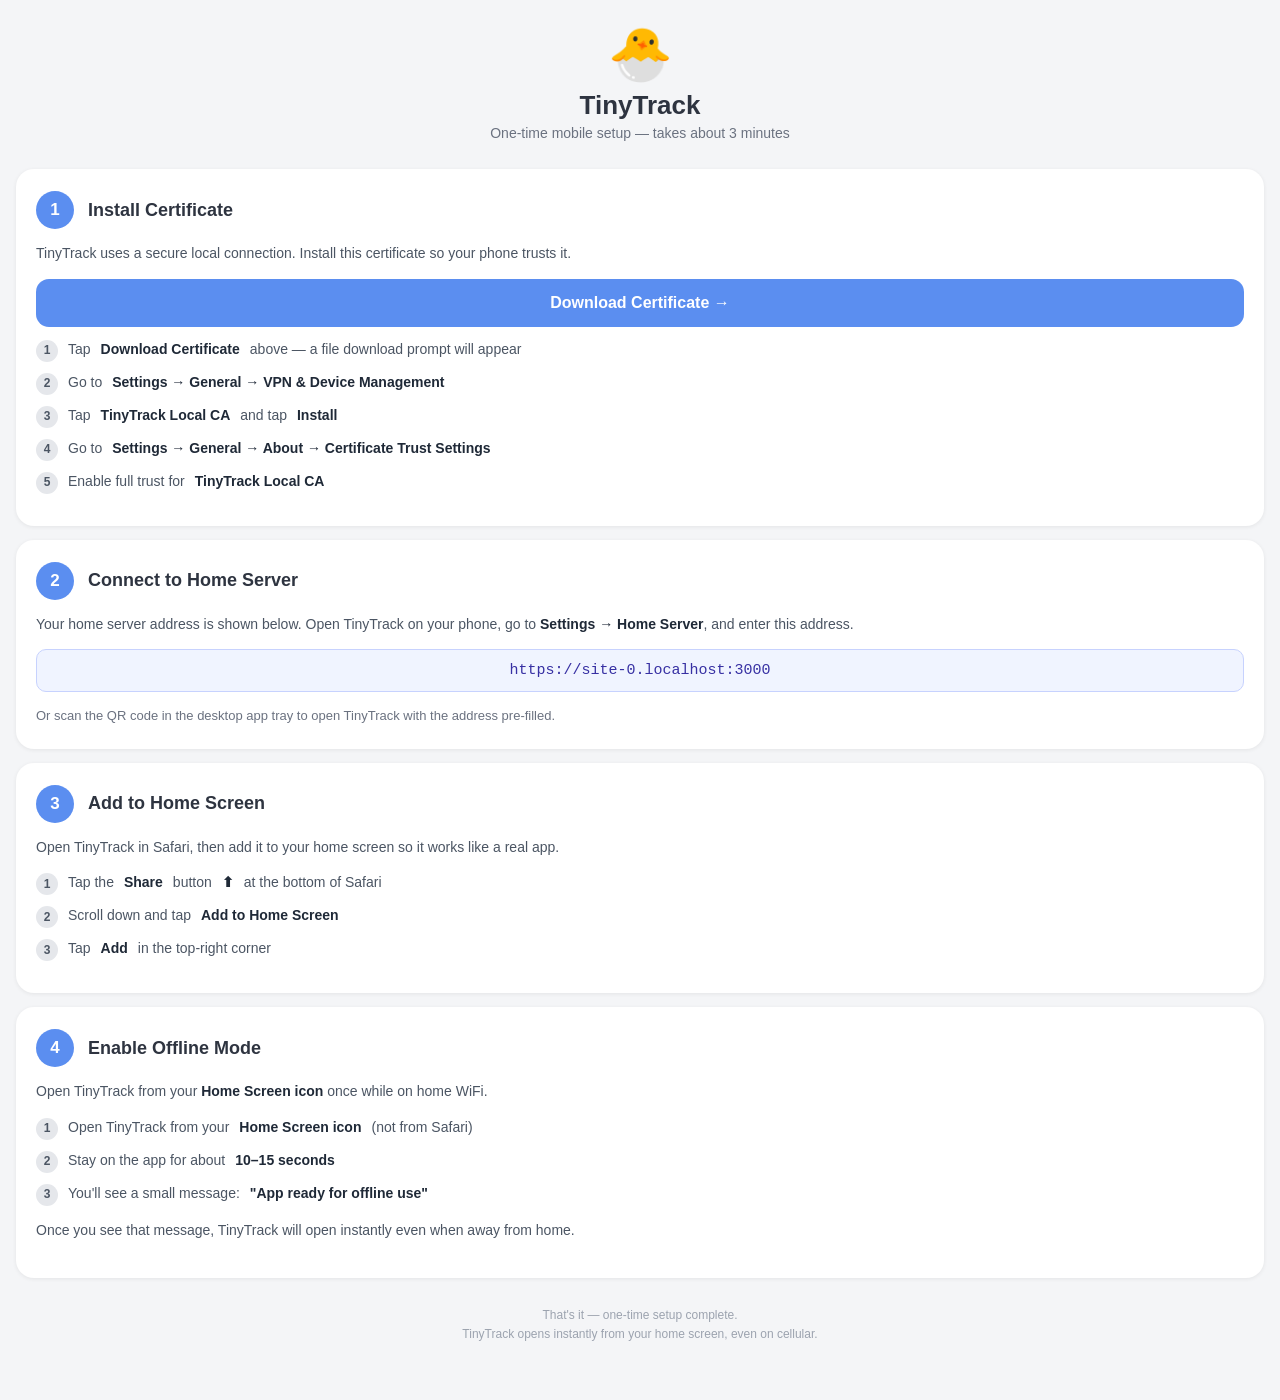
==== setup.html @ f87da558 "Initial commit — TinyTrack mobile PWA" ====
<!DOCTYPE html>
<html lang="en">
<head>
  <meta charset="UTF-8">
  <meta name="viewport" content="width=device-width, initial-scale=1.0, maximum-scale=1.0, user-scalable=no">
  <title>TinyTrack — Mobile Setup</title>
  <style>
    *, *::before, *::after { box-sizing: border-box; margin: 0; padding: 0 }

    body {
      font-family: -apple-system, BlinkMacSystemFont, 'Segoe UI', sans-serif;
      background: #f4f5f7;
      color: #2e3440;
      min-height: 100vh;
      padding: 28px 16px 56px;
    }

    .header {
      text-align: center;
      margin-bottom: 28px;
    }
    .logo { font-size: 52px; line-height: 1; margin-bottom: 10px }
    .header h1 { font-size: 26px; font-weight: 700 }
    .header p { font-size: 14px; color: #6b7280; margin-top: 4px }

    .step {
      background: #fff;
      border-radius: 18px;
      padding: 22px 20px;
      margin-bottom: 14px;
      box-shadow: 0 1px 4px rgba(0,0,0,0.07);
    }

    .step-header {
      display: flex;
      align-items: center;
      gap: 14px;
      margin-bottom: 14px;
    }
    .step-num {
      width: 38px; height: 38px;
      border-radius: 50%;
      background: #5b8ef0;
      color: #fff;
      font-weight: 700;
      font-size: 17px;
      display: flex; align-items: center; justify-content: center;
      flex-shrink: 0;
    }
    .step-title { font-size: 18px; font-weight: 600 }

    .step p {
      font-size: 14px;
      color: #4b5563;
      line-height: 1.55;
      margin-bottom: 14px;
    }

    .btn {
      display: block;
      width: 100%;
      padding: 15px;
      border-radius: 13px;
      border: none;
      font-size: 16px;
      font-weight: 600;
      text-align: center;
      text-decoration: none;
      cursor: pointer;
      -webkit-tap-highlight-color: transparent;
    }
    .btn-blue { background: #5b8ef0; color: #fff }
    .btn-blue:active { background: #4b7de0 }

    .url-box {
      background: #f0f4ff;
      border: 1px solid #c7d2fe;
      border-radius: 10px;
      padding: 12px 14px;
      font-family: 'SF Mono', 'Menlo', 'Courier New', monospace;
      font-size: 15px;
      color: #3730a3;
      word-break: break-all;
      margin-bottom: 14px;
      text-align: center;
    }

    .sub-steps {
      list-style: none;
      counter-reset: sub;
      margin-top: 12px;
    }
    .sub-steps li {
      counter-increment: sub;
      display: flex;
      gap: 10px;
      font-size: 14px;
      color: #4b5563;
      margin-bottom: 10px;
      line-height: 1.45;
      align-items: flex-start;
    }
    .sub-steps li::before {
      content: counter(sub);
      min-width: 22px; height: 22px;
      background: #e5e7eb;
      border-radius: 50%;
      font-size: 12px;
      font-weight: 600;
      display: flex; align-items: center; justify-content: center;
      flex-shrink: 0;
      margin-top: 1px;
    }

    strong { font-weight: 600; color: #1f2937 }

    .footer-note {
      font-size: 12px;
      color: #9ca3af;
      text-align: center;
      margin-top: 28px;
      padding: 0 8px;
      line-height: 1.6;
    }
  </style>
</head>
<body>

  <div class="header">
    <div class="logo">🐣</div>
    <h1>TinyTrack</h1>
    <p>One-time mobile setup — takes about 3 minutes</p>
  </div>

  <!-- Step 1: Install Certificate -->
  <div class="step">
    <div class="step-header">
      <div class="step-num">1</div>
      <div class="step-title">Install Certificate</div>
    </div>
    <p>TinyTrack uses a secure local connection. Install this certificate so your phone trusts it.</p>
    <a href="/ca.pem" class="btn btn-blue">Download Certificate →</a>
    <ol class="sub-steps">
      <li>Tap <strong>Download Certificate</strong> above — a file download prompt will appear</li>
      <li>Go to <strong>Settings → General → VPN &amp; Device Management</strong></li>
      <li>Tap <strong>TinyTrack Local CA</strong> and tap <strong>Install</strong></li>
      <li>Go to <strong>Settings → General → About → Certificate Trust Settings</strong></li>
      <li>Enable full trust for <strong>TinyTrack Local CA</strong></li>
    </ol>
  </div>

  <!-- Step 2: Enter server address in app -->
  <div class="step">
    <div class="step-header">
      <div class="step-num">2</div>
      <div class="step-title">Connect to Home Server</div>
    </div>
    <p>Your home server address is shown below. Open TinyTrack on your phone, go to <strong>Settings → Home Server</strong>, and enter this address.</p>
    <div class="url-box" id="server-url">Loading…</div>
    <p style="font-size:13px;color:#6b7280;margin-bottom:0">Or scan the QR code in the desktop app tray to open TinyTrack with the address pre-filled.</p>
  </div>

  <!-- Step 3: Add to Home Screen -->
  <div class="step">
    <div class="step-header">
      <div class="step-num">3</div>
      <div class="step-title">Add to Home Screen</div>
    </div>
    <p>Open TinyTrack in Safari, then add it to your home screen so it works like a real app.</p>
    <ol class="sub-steps">
      <li>Tap the <strong>Share</strong> button <strong>⬆</strong> at the bottom of Safari</li>
      <li>Scroll down and tap <strong>Add to Home Screen</strong></li>
      <li>Tap <strong>Add</strong> in the top-right corner</li>
    </ol>
  </div>

  <!-- Step 4: Prime the cache -->
  <div class="step">
    <div class="step-header">
      <div class="step-num">4</div>
      <div class="step-title">Enable Offline Mode</div>
    </div>
    <p>Open TinyTrack from your <strong>Home Screen icon</strong> once while on home WiFi.</p>
    <ol class="sub-steps">
      <li>Open TinyTrack from your <strong>Home Screen icon</strong> (not from Safari)</li>
      <li>Stay on the app for about <strong>10–15 seconds</strong></li>
      <li>You'll see a small message: <strong>"App ready for offline use"</strong></li>
    </ol>
    <p style="margin-top:14px;font-size:14px;color:#4b5563">Once you see that message, TinyTrack will open instantly even when away from home.</p>
  </div>

  <p class="footer-note">
    That's it — one-time setup complete.<br>
    TinyTrack opens instantly from your home screen, even on cellular.
  </p>

  <script>
    var serverUrl = 'https://' + window.location.hostname + ':3000'
    document.getElementById('server-url').textContent = serverUrl
  </script>
</body>
</html>
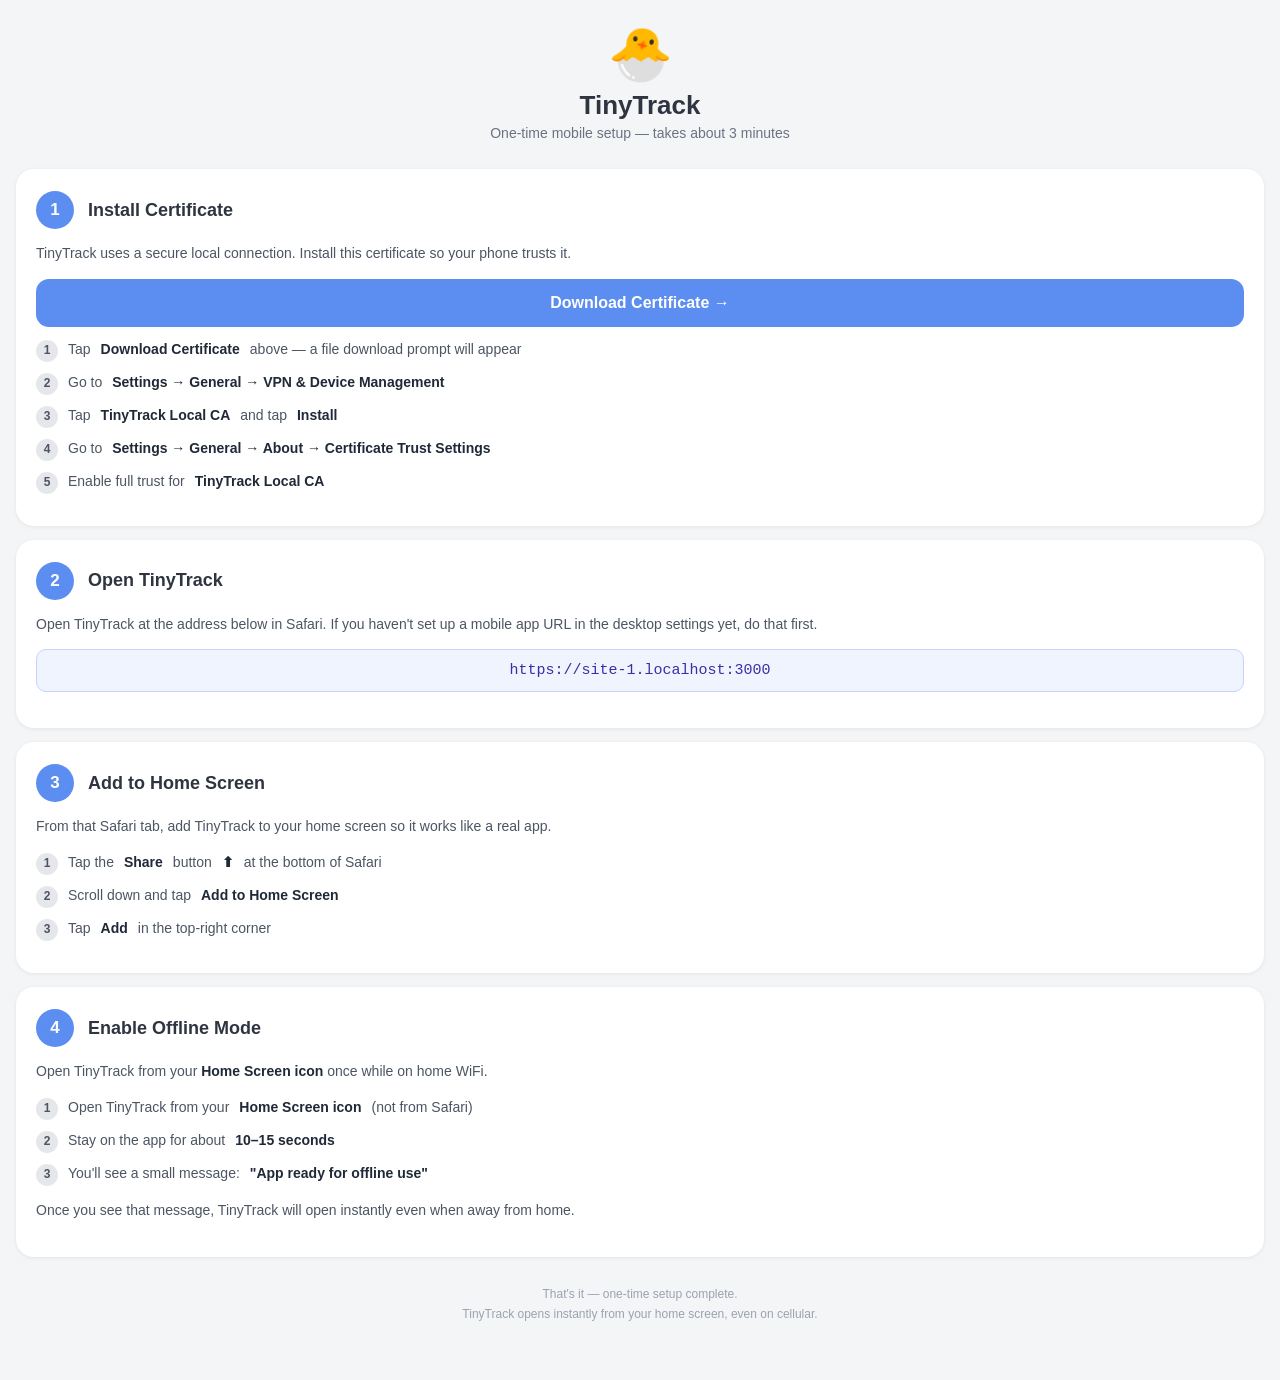
==== commit 5caf666f: "Add CDN URL support: ?server= param, configurable server URL in settings" ====
--- a/setup.html
+++ b/setup.html
@@ -149,15 +149,15 @@
     </ol>
   </div>
 
-  <!-- Step 2: Enter server address in app -->
+  <!-- Step 2: Open the app -->
   <div class="step">
     <div class="step-header">
       <div class="step-num">2</div>
-      <div class="step-title">Connect to Home Server</div>
-    </div>
-    <p>Your home server address is shown below. Open TinyTrack on your phone, go to <strong>Settings → Home Server</strong>, and enter this address.</p>
-    <div class="url-box" id="server-url">Loading…</div>
-    <p style="font-size:13px;color:#6b7280;margin-bottom:0">Or scan the QR code in the desktop app tray to open TinyTrack with the address pre-filled.</p>
+      <div class="step-title">Open TinyTrack</div>
+    </div>
+    <p id="open-step-desc">Loading…</p>
+    <a href="#" class="btn btn-blue" id="open-app-btn" style="display:none">Open TinyTrack in Safari →</a>
+    <div class="url-box" id="app-url" style="display:none"></div>
   </div>
 
   <!-- Step 3: Add to Home Screen -->
@@ -166,7 +166,7 @@
       <div class="step-num">3</div>
       <div class="step-title">Add to Home Screen</div>
     </div>
-    <p>Open TinyTrack in Safari, then add it to your home screen so it works like a real app.</p>
+    <p>From that Safari tab, add TinyTrack to your home screen so it works like a real app.</p>
     <ol class="sub-steps">
       <li>Tap the <strong>Share</strong> button <strong>⬆</strong> at the bottom of Safari</li>
       <li>Scroll down and tap <strong>Add to Home Screen</strong></li>
@@ -196,7 +196,23 @@
 
   <script>
     var serverUrl = 'https://' + window.location.hostname + ':3000'
-    document.getElementById('server-url').textContent = serverUrl
+    var params = new URLSearchParams(window.location.search)
+    var cdnUrl = (params.get('cdn') || '').replace(/\/$/, '')
+
+    var descEl = document.getElementById('open-step-desc')
+    var btnEl  = document.getElementById('open-app-btn')
+    var urlEl  = document.getElementById('app-url')
+
+    if (cdnUrl) {
+      var appUrl = cdnUrl + '/?server=' + encodeURIComponent(serverUrl)
+      descEl.textContent = 'Tap the button below to open TinyTrack. Your home server address will be saved automatically.'
+      btnEl.href = appUrl
+      btnEl.style.display = 'block'
+    } else {
+      descEl.innerHTML = 'Open TinyTrack at the address below in Safari. If you haven\'t set up a mobile app URL in the desktop settings yet, do that first.'
+      urlEl.textContent = serverUrl
+      urlEl.style.display = 'block'
+    }
   </script>
 </body>
 </html>
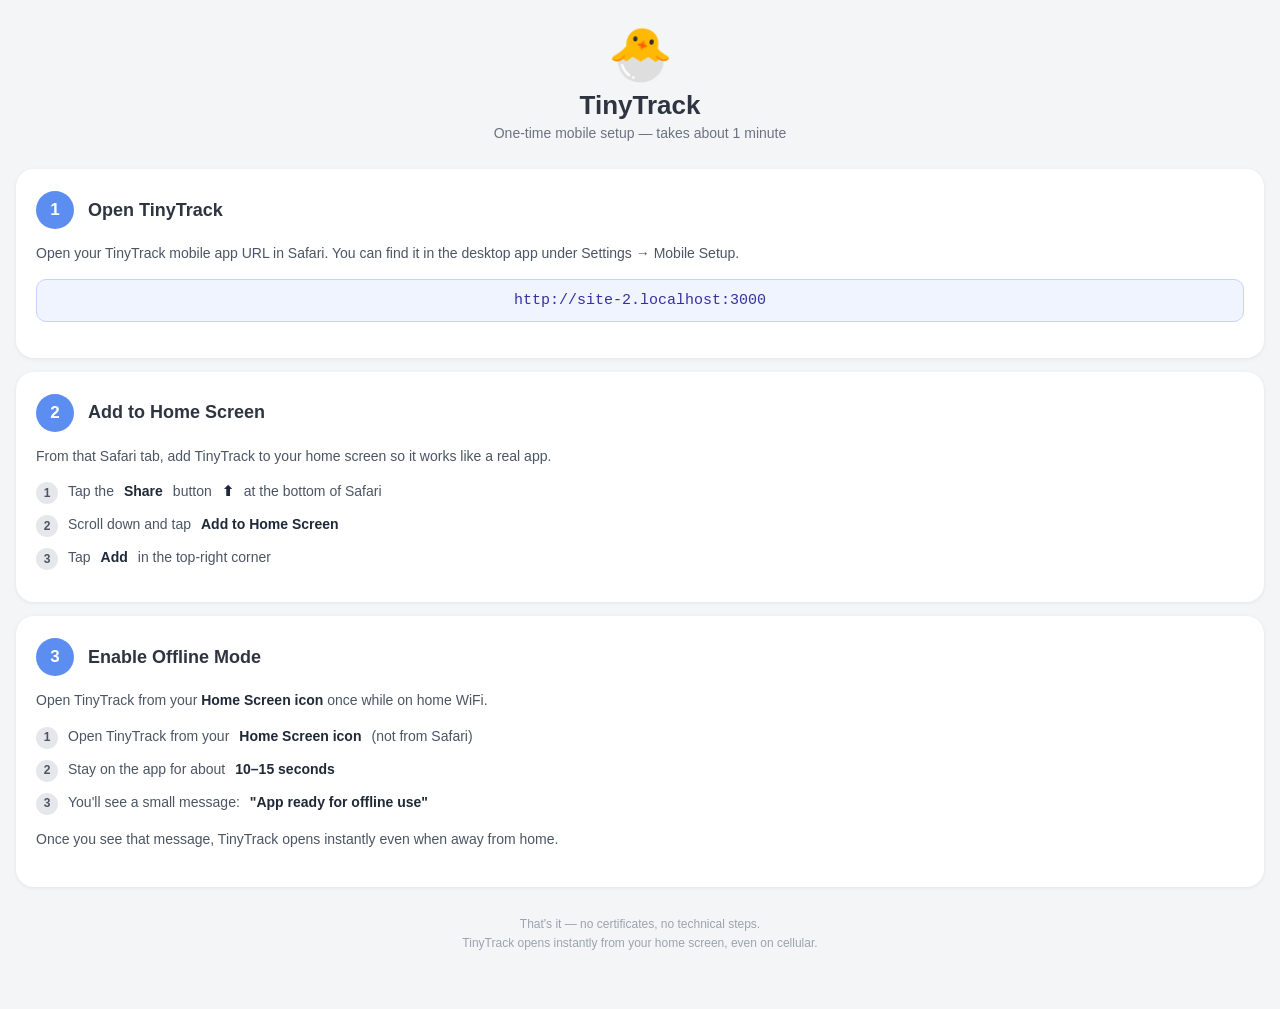
==== commit 8e747c5b: "SW proxies API calls to local HTTP server — no cert required" ====
--- a/setup.html
+++ b/setup.html
@@ -15,10 +15,7 @@
       padding: 28px 16px 56px;
     }
 
-    .header {
-      text-align: center;
-      margin-bottom: 28px;
-    }
+    .header { text-align: center; margin-bottom: 28px; }
     .logo { font-size: 52px; line-height: 1; margin-bottom: 10px }
     .header h1 { font-size: 26px; font-weight: 700 }
     .header p { font-size: 14px; color: #6b7280; margin-top: 4px }
@@ -30,13 +27,7 @@
       margin-bottom: 14px;
       box-shadow: 0 1px 4px rgba(0,0,0,0.07);
     }
-
-    .step-header {
-      display: flex;
-      align-items: center;
-      gap: 14px;
-      margin-bottom: 14px;
-    }
+    .step-header { display: flex; align-items: center; gap: 14px; margin-bottom: 14px; }
     .step-num {
       width: 38px; height: 38px;
       border-radius: 50%;
@@ -48,79 +39,48 @@
       flex-shrink: 0;
     }
     .step-title { font-size: 18px; font-weight: 600 }
-
-    .step p {
-      font-size: 14px;
-      color: #4b5563;
-      line-height: 1.55;
-      margin-bottom: 14px;
-    }
+    .step p { font-size: 14px; color: #4b5563; line-height: 1.55; margin-bottom: 14px; }
 
     .btn {
-      display: block;
-      width: 100%;
-      padding: 15px;
-      border-radius: 13px;
-      border: none;
-      font-size: 16px;
-      font-weight: 600;
-      text-align: center;
-      text-decoration: none;
-      cursor: pointer;
-      -webkit-tap-highlight-color: transparent;
+      display: block; width: 100%; padding: 15px;
+      border-radius: 13px; border: none;
+      font-size: 16px; font-weight: 600;
+      text-align: center; text-decoration: none;
+      cursor: pointer; -webkit-tap-highlight-color: transparent;
     }
     .btn-blue { background: #5b8ef0; color: #fff }
     .btn-blue:active { background: #4b7de0 }
 
     .url-box {
-      background: #f0f4ff;
-      border: 1px solid #c7d2fe;
-      border-radius: 10px;
-      padding: 12px 14px;
+      background: #f0f4ff; border: 1px solid #c7d2fe;
+      border-radius: 10px; padding: 12px 14px;
       font-family: 'SF Mono', 'Menlo', 'Courier New', monospace;
-      font-size: 15px;
-      color: #3730a3;
-      word-break: break-all;
-      margin-bottom: 14px;
-      text-align: center;
+      font-size: 15px; color: #3730a3;
+      word-break: break-all; margin-bottom: 14px; text-align: center;
     }
 
-    .sub-steps {
-      list-style: none;
-      counter-reset: sub;
-      margin-top: 12px;
-    }
+    .sub-steps { list-style: none; counter-reset: sub; margin-top: 12px; }
     .sub-steps li {
       counter-increment: sub;
-      display: flex;
-      gap: 10px;
-      font-size: 14px;
-      color: #4b5563;
-      margin-bottom: 10px;
-      line-height: 1.45;
-      align-items: flex-start;
+      display: flex; gap: 10px;
+      font-size: 14px; color: #4b5563;
+      margin-bottom: 10px; line-height: 1.45; align-items: flex-start;
     }
     .sub-steps li::before {
       content: counter(sub);
       min-width: 22px; height: 22px;
-      background: #e5e7eb;
-      border-radius: 50%;
-      font-size: 12px;
-      font-weight: 600;
+      background: #e5e7eb; border-radius: 50%;
+      font-size: 12px; font-weight: 600;
       display: flex; align-items: center; justify-content: center;
-      flex-shrink: 0;
-      margin-top: 1px;
+      flex-shrink: 0; margin-top: 1px;
     }
 
     strong { font-weight: 600; color: #1f2937 }
 
     .footer-note {
-      font-size: 12px;
-      color: #9ca3af;
-      text-align: center;
-      margin-top: 28px;
-      padding: 0 8px;
-      line-height: 1.6;
+      font-size: 12px; color: #9ca3af;
+      text-align: center; margin-top: 28px;
+      padding: 0 8px; line-height: 1.6;
     }
   </style>
 </head>
@@ -129,30 +89,13 @@
   <div class="header">
     <div class="logo">🐣</div>
     <h1>TinyTrack</h1>
-    <p>One-time mobile setup — takes about 3 minutes</p>
+    <p>One-time mobile setup — takes about 1 minute</p>
   </div>
 
-  <!-- Step 1: Install Certificate -->
+  <!-- Step 1: Open TinyTrack -->
   <div class="step">
     <div class="step-header">
       <div class="step-num">1</div>
-      <div class="step-title">Install Certificate</div>
-    </div>
-    <p>TinyTrack uses a secure local connection. Install this certificate so your phone trusts it.</p>
-    <a href="/ca.pem" class="btn btn-blue">Download Certificate →</a>
-    <ol class="sub-steps">
-      <li>Tap <strong>Download Certificate</strong> above — a file download prompt will appear</li>
-      <li>Go to <strong>Settings → General → VPN &amp; Device Management</strong></li>
-      <li>Tap <strong>TinyTrack Local CA</strong> and tap <strong>Install</strong></li>
-      <li>Go to <strong>Settings → General → About → Certificate Trust Settings</strong></li>
-      <li>Enable full trust for <strong>TinyTrack Local CA</strong></li>
-    </ol>
-  </div>
-
-  <!-- Step 2: Open the app -->
-  <div class="step">
-    <div class="step-header">
-      <div class="step-num">2</div>
       <div class="step-title">Open TinyTrack</div>
     </div>
     <p id="open-step-desc">Loading…</p>
@@ -160,10 +103,10 @@
     <div class="url-box" id="app-url" style="display:none"></div>
   </div>
 
-  <!-- Step 3: Add to Home Screen -->
+  <!-- Step 2: Add to Home Screen -->
   <div class="step">
     <div class="step-header">
-      <div class="step-num">3</div>
+      <div class="step-num">2</div>
       <div class="step-title">Add to Home Screen</div>
     </div>
     <p>From that Safari tab, add TinyTrack to your home screen so it works like a real app.</p>
@@ -174,10 +117,10 @@
     </ol>
   </div>
 
-  <!-- Step 4: Prime the cache -->
+  <!-- Step 3: Enable Offline Mode -->
   <div class="step">
     <div class="step-header">
-      <div class="step-num">4</div>
+      <div class="step-num">3</div>
       <div class="step-title">Enable Offline Mode</div>
     </div>
     <p>Open TinyTrack from your <strong>Home Screen icon</strong> once while on home WiFi.</p>
@@ -186,16 +129,16 @@
       <li>Stay on the app for about <strong>10–15 seconds</strong></li>
       <li>You'll see a small message: <strong>"App ready for offline use"</strong></li>
     </ol>
-    <p style="margin-top:14px;font-size:14px;color:#4b5563">Once you see that message, TinyTrack will open instantly even when away from home.</p>
+    <p style="margin-top:14px;font-size:14px;color:#4b5563">Once you see that message, TinyTrack opens instantly even when away from home.</p>
   </div>
 
   <p class="footer-note">
-    That's it — one-time setup complete.<br>
+    That's it — no certificates, no technical steps.<br>
     TinyTrack opens instantly from your home screen, even on cellular.
   </p>
 
   <script>
-    var serverUrl = 'https://' + window.location.hostname + ':3000'
+    var serverUrl = 'http://' + window.location.hostname + ':3000'
     var params = new URLSearchParams(window.location.search)
     var cdnUrl = (params.get('cdn') || '').replace(/\/$/, '')
 
@@ -209,8 +152,8 @@
       btnEl.href = appUrl
       btnEl.style.display = 'block'
     } else {
-      descEl.innerHTML = 'Open TinyTrack at the address below in Safari. If you haven\'t set up a mobile app URL in the desktop settings yet, do that first.'
-      urlEl.textContent = serverUrl
+      descEl.innerHTML = 'Open your TinyTrack mobile app URL in Safari. You can find it in the desktop app under Settings → Mobile Setup.'
+      urlEl.textContent = cdnUrl || serverUrl
       urlEl.style.display = 'block'
     }
   </script>
